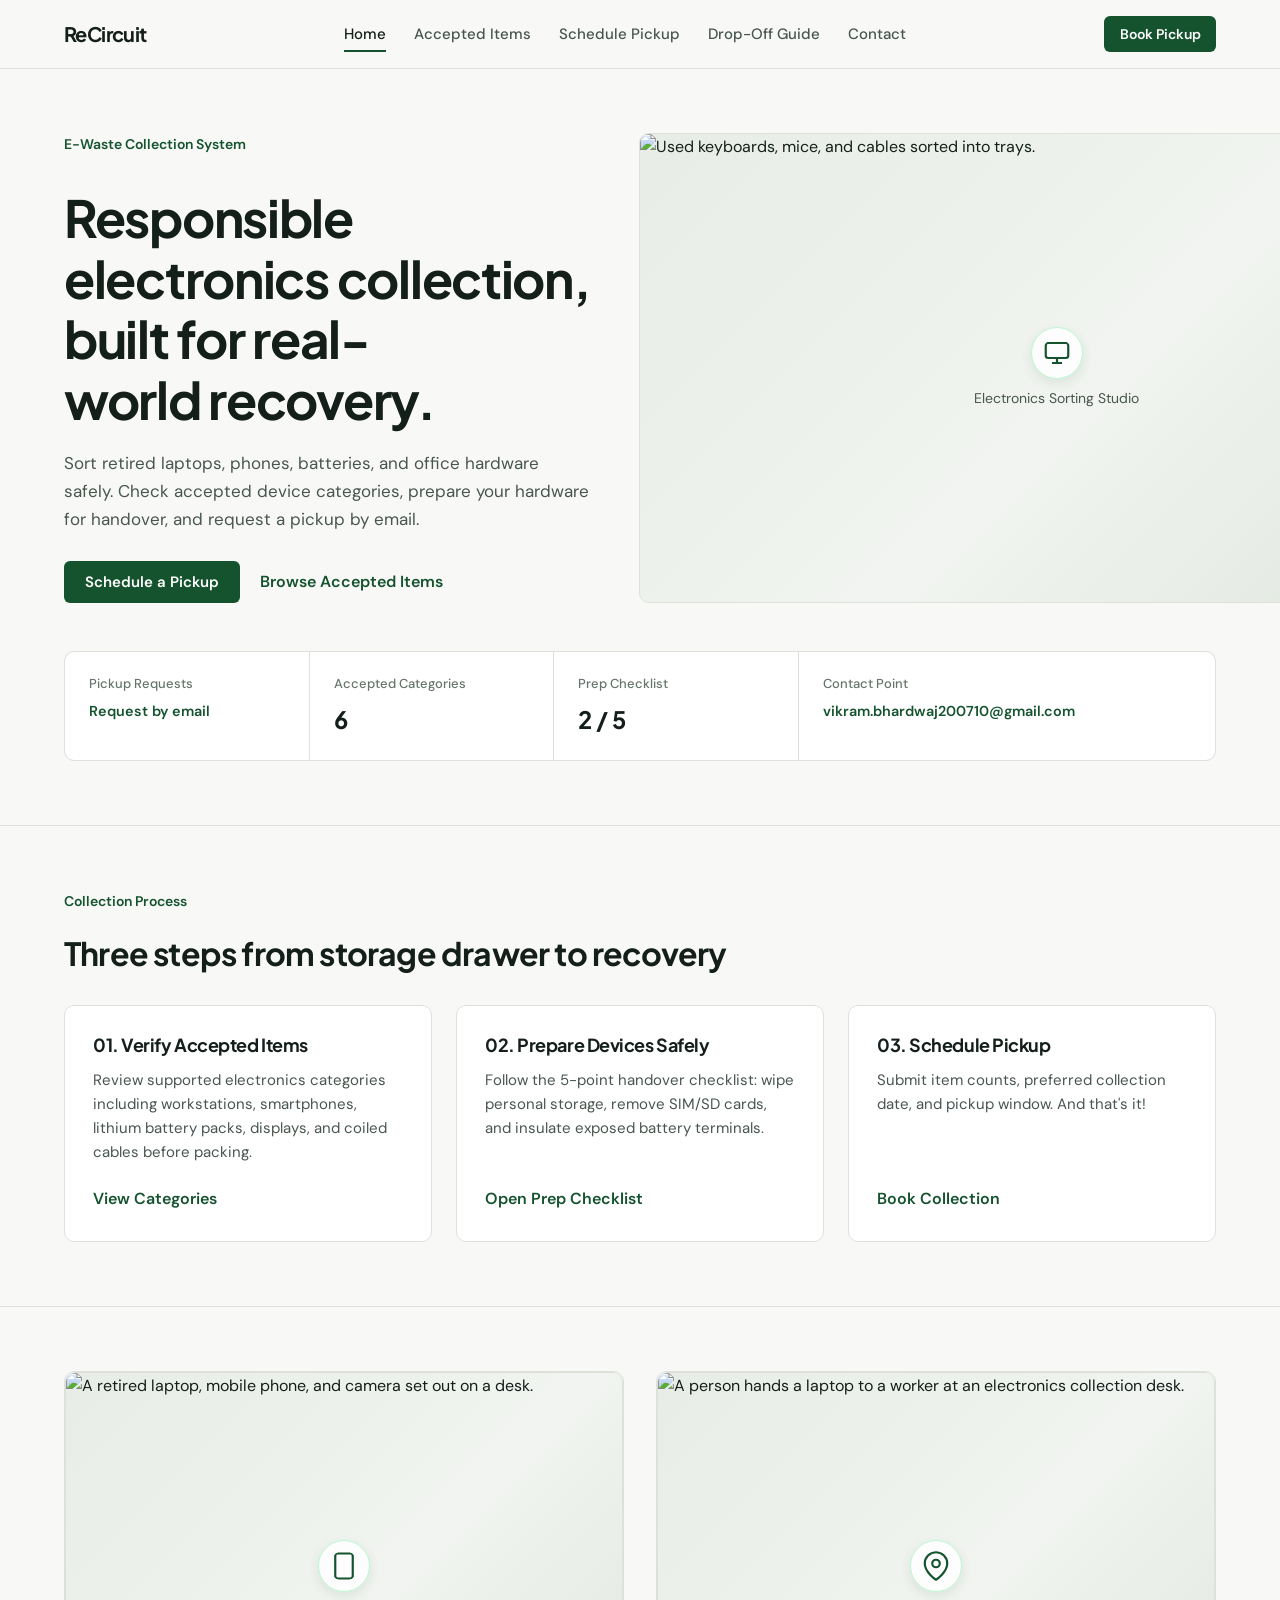
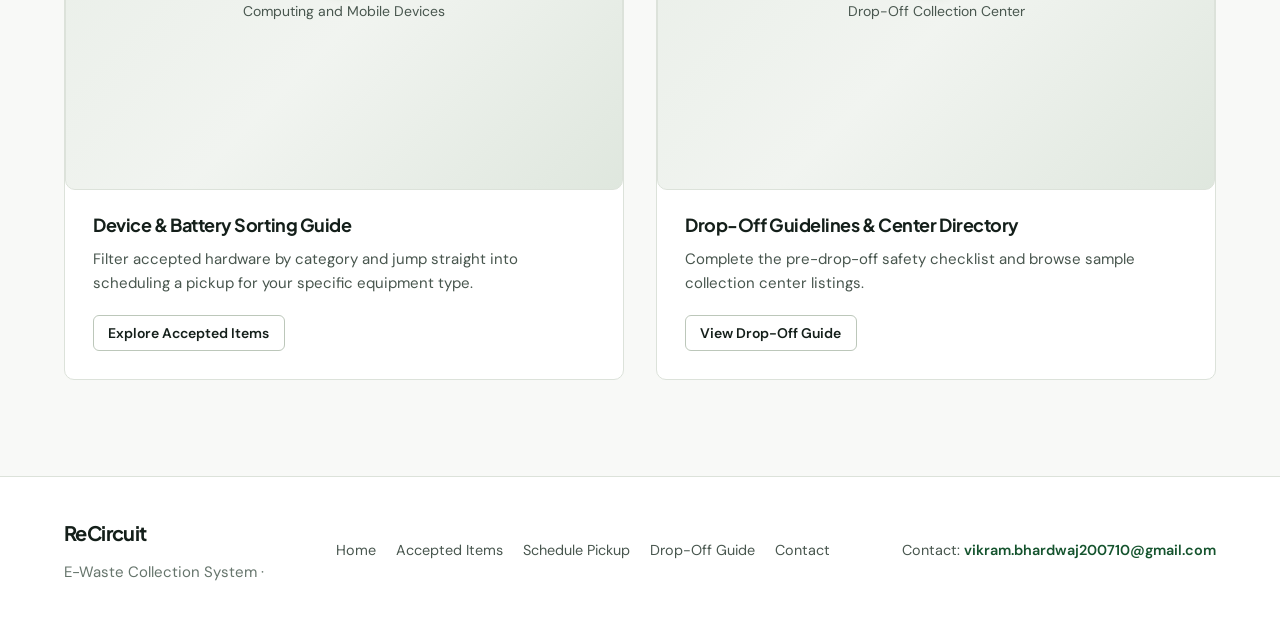
==== index.html @ 3d6a7ce9 "Added the files" ====
<!doctype html>
<html lang="en">
  <head>
    <meta charset="UTF-8" />
    <meta name="viewport" content="width=device-width, initial-scale=1.0" />
    <title>ReCircuit — E-Waste Collection System</title>
    <meta
      name="description"
      content="A clean multi-page e-waste collection system for sorting electronics, scheduling pickups, checking drop-off preparation guidelines, and contacting coordination support."
    />
    <meta property="og:title" content="ReCircuit — E-Waste Collection System" />
    <meta
      property="og:description"
      content="Sort retired electronics, review safety preparation steps, and schedule e-waste pickups."
    />
    <meta property="og:type" content="website" />
    <link rel="preconnect" href="https://fonts.googleapis.com" />
    <link rel="preconnect" href="https://fonts.gstatic.com" crossorigin />
    <link
      href="https://fonts.googleapis.com/css2?family=DM+Sans:wght@400;500;600&family=JetBrains+Mono:wght@400;500&family=Plus+Jakarta+Sans:wght@600;700&display=swap"
      rel="stylesheet"
    />
    <link rel="stylesheet" href="./style.css" />
    <script src="./script.js" defer></script>
  </head>
  <body>
    <header class="site-header">
      <div class="container header-inner">
        <a href="index.html" class="brand">ReCircuit</a>
        <nav class="site-nav" id="primary-nav" aria-label="Primary">
          <a href="index.html" class="nav-link" aria-current="page">Home</a>
          <a href="categories.html" class="nav-link">Accepted Items</a>
          <a href="schedule.html" class="nav-link">Schedule Pickup</a>
          <a href="dropoff.html" class="nav-link">Drop-Off Guide</a>
          <a href="contact.html" class="nav-link">Contact</a>
        </nav>
        <div class="header-actions">
          <a href="schedule.html" class="btn btn-primary btn-sm nav-cta">Book Pickup</a>
          <button
            type="button"
            class="nav-toggle"
            id="nav-toggle"
            aria-expanded="false"
            aria-controls="primary-nav"
            aria-label="Toggle navigation menu"
          >
            <svg width="20" height="20" viewBox="0 0 24 24" fill="none" stroke="currentColor" stroke-width="2" aria-hidden="true">
              <line x1="3" y1="6" x2="21" y2="6" />
              <line x1="3" y1="12" x2="21" y2="12" />
              <line x1="3" y1="18" x2="21" y2="18" />
            </svg>
          </button>
        </div>
      </div>
    </header>

    <main>
      <section class="section">
        <div class="container">
          <div class="hero-grid">
            <div class="hero-copy">
              <p class="eyebrow">E-Waste Collection System</p>
              <h1 class="hero-title">Responsible electronics collection, built for real-world recovery.</h1>
              <p class="lead">
                Sort retired laptops, phones, batteries, and office hardware safely. Check accepted device categories,
                prepare your hardware for handover, and request a pickup by email.
              </p>
              <div class="hero-actions">
                <a href="schedule.html" class="btn btn-primary">Schedule a Pickup</a>
                <a href="categories.html" class="text-link">Browse Accepted Items</a>
              </div>
            </div>
            <div class="media-frame media-frame-16x9 hero-media">
              <img src="./images/electronics-sorting-studio.jpg" alt="Used keyboards, mice, and cables sorted into trays." />
              <div class="media-fallback" aria-hidden="true">
                <svg viewBox="0 0 24 24" fill="none" stroke="currentColor" stroke-width="1.75">
                  <rect x="3" y="4" width="18" height="12" rx="2" />
                  <line x1="8" y1="20" x2="16" y2="20" />
                  <line x1="12" y1="16" x2="12" y2="20" />
                </svg>
                <span>Electronics Sorting Studio</span>
              </div>
            </div>
          </div>

          <div class="metrics-strip" aria-label="Collection summary">
            <div class="metric-cell">
              <span class="metric-label">Pickup Requests</span>
              <a href="schedule.html" class="metric-value-email">Request by email</a>
            </div>
            <div class="metric-cell">
              <span class="metric-label">Accepted Categories</span>
              <span class="metric-value" id="metric-categories">6</span>
            </div>
            <div class="metric-cell">
              <span class="metric-label">Prep Checklist</span>
              <span class="metric-value" id="metric-checklist">0 / 5</span>
            </div>
            <div class="metric-cell">
              <span class="metric-label">Contact Point</span>
              <a href="mailto:vikram.bhardwaj200710@gmail.com" class="metric-value-email">
                vikram.bhardwaj200710@gmail.com
              </a>
            </div>
          </div>
        </div>
      </section>

      <section class="section section-divider">
        <div class="container">
          <div class="stack-sm">
            <p class="eyebrow">Collection Process</p>
            <h2 class="section-title">Three steps from storage drawer to recovery</h2>
          </div>
          <div class="steps-grid">
            <article class="surface-card">
              <h3 class="step-title">01. Verify Accepted Items</h3>
              <p class="step-desc">
                Review supported electronics categories including workstations, smartphones, lithium battery packs,
                displays, and coiled cables before packing.
              </p>
              <div class="feature-card-footer">
                <a href="categories.html" class="text-link">View Categories</a>
              </div>
            </article>
            <article class="surface-card">
              <h3 class="step-title">02. Prepare Devices Safely</h3>
              <p class="step-desc">
                Follow the 5-point handover checklist: wipe personal storage, remove SIM/SD cards, and insulate exposed
                battery terminals.
              </p>
              <div class="feature-card-footer">
                <a href="dropoff.html" class="text-link">Open Prep Checklist</a>
              </div>
            </article>
            <article class="surface-card">
              <h3 class="step-title">03. Schedule Pickup</h3>
              <p class="step-desc">
                Submit item counts, preferred collection date, and pickup window. And that's it!
              </p>
              <div class="feature-card-footer">
                <a href="schedule.html" class="text-link">Book Collection</a>
              </div>
            </article>
          </div>
        </div>
      </section>

      <section class="section section-divider">
        <div class="container">
          <div class="split-grid">
            <article class="feature-card">
              <div class="media-frame media-frame-4x3">
                <img src="./images/computing-and-mobile-devices.jpg" alt="A retired laptop, mobile phone, and camera set out on a desk." />
                <div class="media-fallback" aria-hidden="true">
                  <svg viewBox="0 0 24 24" fill="none" stroke="currentColor" stroke-width="1.75">
                    <rect x="5" y="2" width="14" height="20" rx="2" />
                    <line x1="12" y1="18" x2="12" y2="18.01" />
                  </svg>
                  <span>Computing and Mobile Devices</span>
                </div>
              </div>
              <div class="feature-card-body">
                <h3 class="step-title">Device &amp; Battery Sorting Guide</h3>
                <p class="step-desc">
                  Filter accepted hardware by category and jump straight into scheduling a pickup for your specific
                  equipment type.
                </p>
                <div class="feature-card-footer">
                  <a href="categories.html" class="btn btn-secondary btn-sm">Explore Accepted Items</a>
                </div>
              </div>
            </article>

            <article class="feature-card">
              <div class="media-frame media-frame-4x3">
                <img src="./images/drop-off-collection-center.jpg" alt="A person hands a laptop to a worker at an electronics collection desk." />
                <div class="media-fallback" aria-hidden="true">
                  <svg viewBox="0 0 24 24" fill="none" stroke="currentColor" stroke-width="1.75">
                    <path d="M21 10c0 7-9 13-9 13s-9-6-9-13a9 9 0 0 1 18 0z" />
                    <circle cx="12" cy="10" r="3" />
                  </svg>
                  <span>Drop-Off Collection Center</span>
                </div>
              </div>
              <div class="feature-card-body">
                <h3 class="step-title">Drop-Off Guidelines &amp; Center Directory</h3>
                <p class="step-desc">
                  Complete the pre-drop-off safety checklist and browse sample collection center listings.
                </p>
                <div class="feature-card-footer">
                  <a href="dropoff.html" class="btn btn-secondary btn-sm">View Drop-Off Guide</a>
                </div>
              </div>
            </article>
          </div>
        </div>
      </section>
    </main>

    <footer class="site-footer">
      <div class="container footer-inner">
        <div class="stack-sm">
          <a href="index.html" class="brand">ReCircuit</a>
          <p class="muted">E-Waste Collection System · </p>
        </div>
        <nav class="footer-links" aria-label="Footer">
          <a href="index.html">Home</a>
          <a href="categories.html">Accepted Items</a>
          <a href="schedule.html">Schedule Pickup</a>
          <a href="dropoff.html">Drop-Off Guide</a>
          <a href="contact.html">Contact</a>
        </nav>
        <div class="footer-contact">
          Contact: <a href="mailto:vikram.bhardwaj200710@gmail.com">vikram.bhardwaj200710@gmail.com</a>
        </div>
      </div>
    </footer>
  </body>
</html>
---- style.css ----
:root {
  --bg-canvas: #f8f9f7;
  --bg-surface: #ffffff;
  --bg-subtle: #f1f4f0;
  --border-hairline: #dce2da;
  --border-strong: #bcc7ba;
  --text-primary: #141f1a;
  --text-secondary: #48564e;
  --text-muted: #66756c;
  --accent: #14532d;
  --accent-hover: #0f3f22;
  --accent-soft: #ecfdf5;
  --accent-border: #bbf7d0;
  --error: #b91c1c;
  --error-bg: #fef2f2;
  --error-border: #fecaca;
  --radius-sm: 6px;
  --radius-md: 10px;
  --radius-lg: 14px;
  --font-display: "Plus Jakarta Sans", -apple-system, BlinkMacSystemFont, sans-serif;
  --font-body: "DM Sans", -apple-system, BlinkMacSystemFont, sans-serif;
  --font-mono: "JetBrains Mono", ui-monospace, SFMono-Regular, monospace;
  --ease-settle: cubic-bezier(0.16, 1, 0.3, 1);
}

*,
*::before,
*::after {
  box-sizing: border-box;
}

html {
  font-size: 16px;
  scroll-behavior: smooth;
}

body {
  margin: 0;
  background-color: var(--bg-canvas);
  color: var(--text-primary);
  font-family: var(--font-body);
  line-height: 1.6;
  -webkit-font-smoothing: antialiased;
  min-height: 100vh;
  display: flex;
  flex-direction: column;
}

img {
  display: block;
  max-width: 100%;
}

a {
  color: inherit;
}

h1,
h2,
h3,
h4 {
  font-family: var(--font-display);
  letter-spacing: -0.025em;
  line-height: 1.18;
  margin: 0;
  text-wrap: balance;
}

p {
  margin: 0;
}

main {
  flex: 1;
}

[hidden] {
  display: none !important;
}

.container {
  width: 100%;
  max-width: 1200px;
  margin-inline: auto;
  padding-inline: 24px;
}

/* Focus rings */
:focus-visible {
  outline: 2px solid var(--accent);
  outline-offset: 2px;
}

/* Top Bar Contract: 3-zone single row */
.site-header {
  position: sticky;
  top: 0;
  z-index: 40;
  background-color: rgba(248, 249, 247, 0.94);
  backdrop-filter: blur(8px);
  border-bottom: 1px solid var(--border-hairline);
}

.header-inner {
  display: flex;
  align-items: center;
  justify-content: space-between;
  gap: 2rem;
  min-height: 68px;
}

.brand {
  font-family: var(--font-display);
  font-size: 1.25rem;
  font-weight: 700;
  letter-spacing: -0.03em;
  text-decoration: none;
  color: var(--text-primary);
  white-space: nowrap;
  flex-shrink: 0;
}

.site-nav {
  display: flex;
  align-items: center;
  gap: 1.75rem;
}

.nav-link {
  position: relative;
  font-size: 0.9375rem;
  font-weight: 500;
  color: var(--text-secondary);
  text-decoration: none;
  padding-block: 0.35rem;
  white-space: nowrap;
  flex-shrink: 0;
  transition: color 160ms var(--ease-settle);
}

.nav-link:hover,
.nav-link[aria-current="page"] {
  color: var(--text-primary);
}

.nav-link::after {
  content: "";
  position: absolute;
  left: 0;
  right: 0;
  bottom: 0;
  height: 2px;
  background-color: var(--accent);
  transform: scaleX(0);
  transform-origin: left;
  transition: transform 180ms var(--ease-settle);
}

.nav-link:hover::after,
.nav-link[aria-current="page"]::after {
  transform: scaleX(1);
}

.header-actions {
  display: flex;
  align-items: center;
  gap: 0.75rem;
  flex-shrink: 0;
}

.nav-toggle {
  display: none;
  align-items: center;
  justify-content: center;
  min-width: 44px;
  min-height: 44px;
  padding: 0.5rem;
  background: var(--bg-surface);
  border: 1px solid var(--border-hairline);
  border-radius: var(--radius-sm);
  color: var(--text-primary);
  cursor: pointer;
}

/* Buttons */
.btn {
  display: inline-flex;
  align-items: center;
  justify-content: center;
  gap: 0.5rem;
  min-height: 42px;
  padding: 0.625rem 1.25rem;
  border-radius: var(--radius-sm);
  font-family: var(--font-body);
  font-size: 0.9375rem;
  font-weight: 600;
  line-height: 1.2;
  text-decoration: none;
  white-space: nowrap;
  flex-shrink: 0;
  cursor: pointer;
  border: 1px solid transparent;
  transition:
    background-color 160ms var(--ease-settle),
    border-color 160ms var(--ease-settle),
    color 160ms var(--ease-settle),
    transform 160ms var(--ease-settle);
}

.btn:active {
  transform: translateY(1px);
}

.btn-primary {
  background-color: var(--accent);
  color: #ffffff;
}

.btn-primary:hover {
  background-color: var(--accent-hover);
}

.btn-secondary {
  background-color: var(--bg-surface);
  color: var(--text-primary);
  border-color: var(--border-strong);
}

.btn-secondary:hover {
  background-color: var(--bg-subtle);
}

.btn-ghost {
  background-color: transparent;
  color: var(--text-secondary);
  border-color: var(--border-hairline);
}

.btn-ghost:hover {
  background-color: var(--bg-subtle);
  color: var(--text-primary);
}

.btn-danger {
  background-color: var(--error-bg);
  color: var(--error);
  border-color: var(--error-border);
}

.btn-danger:hover {
  background-color: #fee2e2;
}

.btn-sm {
  min-height: 36px;
  padding: 0.45rem 0.9rem;
  font-size: 0.875rem;
}

.text-link {
  display: inline-flex;
  align-items: center;
  gap: 0.35rem;
  font-weight: 600;
  color: var(--accent);
  text-decoration: none;
  border-bottom: 1px solid transparent;
  transition: border-color 160ms var(--ease-settle);
}

.text-link:hover {
  border-bottom-color: var(--accent);
}

/* Sections */
.section {
  padding-block: 4rem;
}

.section-tight {
  padding-block: 2.5rem;
}

.section-divider {
  border-top: 1px solid var(--border-hairline);
}

.eyebrow {
  font-size: 0.875rem;
  font-weight: 600;
  color: var(--accent);
  margin-bottom: 0.75rem;
}

.page-title {
  font-size: clamp(2rem, 3.6vw, 3rem);
  font-weight: 700;
  color: var(--text-primary);
}

.hero-title {
  font-size: clamp(2.25rem, 4vw, 3.4rem);
  font-weight: 700;
  color: var(--text-primary);
}

.section-title {
  font-size: clamp(1.5rem, 2.5vw, 2rem);
  font-weight: 700;
  color: var(--text-primary);
}

.lead {
  font-size: 1.0625rem;
  color: var(--text-secondary);
  max-width: 64ch;
  line-height: 1.65;
}

.muted {
  color: var(--text-muted);
  font-size: 0.9375rem;
}

/* Media Frames with Fallback */
.media-frame {
  position: relative;
  overflow: hidden;
  border-radius: var(--radius-md);
  border: 1px solid var(--border-hairline);
  background: linear-gradient(135deg, #e7ede6 0%, #f1f4f0 55%, #dfe7de 100%);
}

.media-frame-16x9 {
  aspect-ratio: 16 / 9;
}

.media-frame-4x3 {
  aspect-ratio: 4 / 3;
}

.media-frame img {
  width: 100%;
  height: 100%;
  object-fit: cover;
  position: relative;
  z-index: 2;
}

.media-fallback {
  position: absolute;
  inset: 0;
  z-index: 1;
  display: flex;
  flex-direction: column;
  align-items: center;
  justify-content: center;
  gap: 0.5rem;
  padding: 1.5rem;
  text-align: center;
  color: var(--text-secondary);
  font-size: 0.875rem;
}

.media-fallback svg {
  width: 52px;
  height: 52px;
  color: var(--accent);
  background: rgba(255, 255, 255, 0.88);
  padding: 10px;
  border-radius: 50%;
  box-shadow: 0 4px 12px rgba(20, 83, 45, 0.1);
  border: 1px solid var(--accent-border);
  transition: transform 0.2s ease;
}

.media-frame:hover .media-fallback svg {
  transform: scale(1.08);
}

/* Hero Grid */
.hero-grid {
  display: grid;
  grid-template-columns: minmax(0, 1.05fr) minmax(0, 1.15fr);
  gap: 3rem;
  align-items: stretch;
}

.hero-copy {
  display: flex;
  flex-direction: column;
  justify-content: center;
  gap: 1.25rem;
}

.hero-actions {
  display: flex;
  flex-wrap: wrap;
  align-items: center;
  gap: 1.25rem;
  margin-top: 0.5rem;
}

.hero-media {
  height: 100%;
  min-height: 340px;
}

/* 4-column Live Status Strip */
.metrics-strip {
  display: grid;
  grid-template-columns: 0.85fr 0.85fr 0.85fr 1.45fr;
  gap: 1px;
  background-color: var(--border-hairline);
  border: 1px solid var(--border-hairline);
  border-radius: var(--radius-md);
  overflow: hidden;
  margin-top: 3rem;
}

.metric-cell {
  background-color: var(--bg-surface);
  padding: 1.35rem 1.5rem;
  display: flex;
  flex-direction: column;
  gap: 0.35rem;
}

.metric-label {
  font-size: 0.8125rem;
  color: var(--text-muted);
  font-weight: 500;
}

.metric-value {
  font-family: var(--font-display);
  font-size: 1.5rem;
  font-weight: 700;
  color: var(--text-primary);
  font-variant-numeric: tabular-nums;
}

.metric-value-email {
  font-family: var(--font-body);
  font-size: 0.9rem;
  font-weight: 600;
  color: var(--accent);
  text-decoration: none;
  overflow-wrap: anywhere;
}

.contact-email-heading {
  font-family: var(--font-display);
  font-size: clamp(1.125rem, 1.6vw, 1.375rem);
  font-weight: 700;
  color: var(--text-primary);
  overflow-wrap: anywhere;
  word-break: break-word;
}

.metric-value-email:hover {
  text-decoration: underline;
}

/* Numbered Workflow List */
.steps-grid {
  display: grid;
  grid-template-columns: repeat(3, minmax(0, 1fr));
  gap: 1.5rem;
  margin-top: 2rem;
}

.surface-card {
  background-color: var(--bg-surface);
  border: 1px solid var(--border-hairline);
  border-radius: var(--radius-md);
  padding: 1.75rem;
  display: flex;
  flex-direction: column;
  gap: 0.85rem;
}

.step-title {
  font-size: 1.125rem;
  font-weight: 700;
  color: var(--text-primary);
}

.step-desc {
  font-size: 0.9375rem;
  color: var(--text-secondary);
  line-height: 1.6;
}

/* Asymmetric Pathways Grid */
.split-grid {
  display: grid;
  grid-template-columns: repeat(2, minmax(0, 1fr));
  gap: 2rem;
  align-items: stretch;
}

.feature-card {
  background-color: var(--bg-surface);
  border: 1px solid var(--border-hairline);
  border-radius: var(--radius-md);
  overflow: hidden;
  display: flex;
  flex-direction: column;
}

.feature-card-body {
  padding: 1.5rem 1.75rem 1.75rem;
  display: flex;
  flex-direction: column;
  gap: 0.75rem;
  flex: 1;
}

.feature-card-footer {
  margin-top: auto;
  padding-top: 0.5rem;
}

/* Filter Toolbar & Segmented Controls */
.toolbar {
  display: flex;
  flex-wrap: wrap;
  align-items: center;
  justify-content: space-between;
  gap: 1rem;
  margin-block: 2rem 1.5rem;
}

.segmented-group {
  display: inline-flex;
  flex-wrap: wrap;
  gap: 0.25rem;
  padding: 0.25rem;
  background-color: var(--bg-subtle);
  border: 1px solid var(--border-hairline);
  border-radius: var(--radius-sm);
}

.filter-tab {
  min-height: 36px;
  padding: 0.4rem 0.9rem;
  border: none;
  border-radius: 4px;
  background: transparent;
  color: var(--text-secondary);
  font-family: var(--font-body);
  font-size: 0.875rem;
  font-weight: 500;
  cursor: pointer;
  white-space: nowrap;
  transition:
    background-color 140ms var(--ease-settle),
    color 140ms var(--ease-settle);
}

.filter-tab:hover {
  color: var(--text-primary);
}

.filter-tab[aria-pressed="true"] {
  background-color: var(--bg-surface);
  color: var(--text-primary);
  font-weight: 600;
  box-shadow: 0 1px 2px rgba(20, 31, 26, 0.06);
}

.search-wrap {
  display: flex;
  align-items: center;
  gap: 0.65rem;
}

.search-wrap label {
  font-size: 0.875rem;
  font-weight: 500;
  color: var(--text-secondary);
}

/* Category Cards Grid */
.cards-grid-3 {
  display: grid;
  grid-template-columns: repeat(3, minmax(0, 1fr));
  gap: 1.5rem;
}

.meta-line {
  display: flex;
  flex-wrap: wrap;
  align-items: center;
  gap: 0.5rem;
  font-size: 0.8125rem;
  color: var(--text-muted);
}

.item-list {
  margin: 0;
  padding-left: 1.15rem;
  color: var(--text-secondary);
  font-size: 0.9375rem;
  display: flex;
  flex-direction: column;
  gap: 0.3rem;
}

/* Forms */
.workspace-grid {
  display: grid;
  grid-template-columns: minmax(0, 1fr) minmax(0, 1.15fr);
  gap: 2.5rem;
  align-items: start;
}

.form-panel {
  background-color: var(--bg-surface);
  border: 1px solid var(--border-hairline);
  border-radius: var(--radius-md);
  padding: 2rem;
}

.form-grid {
  display: grid;
  grid-template-columns: repeat(2, minmax(0, 1fr));
  gap: 1.15rem 1.25rem;
}

.field {
  display: flex;
  flex-direction: column;
  gap: 0.4rem;
}

.field-full {
  grid-column: 1 / -1;
}

.field label {
  font-size: 0.875rem;
  font-weight: 600;
  color: var(--text-primary);
}

.input,
.select,
.textarea {
  width: 100%;
  min-height: 42px;
  padding: 0.55rem 0.85rem;
  border: 1px solid var(--border-strong);
  border-radius: var(--radius-sm);
  background-color: var(--bg-surface);
  color: var(--text-primary);
  font-family: var(--font-body);
  font-size: 0.9375rem;
  transition: border-color 150ms var(--ease-settle);
}

.textarea {
  min-height: 96px;
  resize: vertical;
}

.input:focus,
.select:focus,
.textarea:focus {
  outline: none;
  border-color: var(--accent);
  box-shadow: 0 0 0 3px rgba(20, 83, 45, 0.12);
}

.input[aria-invalid="true"],
.select[aria-invalid="true"],
.textarea[aria-invalid="true"] {
  border-color: var(--error);
}

.field-error {
  font-size: 0.8125rem;
  color: var(--error);
  min-height: 1.1em;
}

/* Feedback Banners */
.banner {
  padding: 1rem 1.25rem;
  border-radius: var(--radius-sm);
  border: 1px solid var(--border-hairline);
  background-color: var(--bg-subtle);
  color: var(--text-primary);
  font-size: 0.9375rem;
}

.banner-success {
  background-color: var(--accent-soft);
  border-color: var(--accent-border);
  color: #064e3b;
}

.banner-error {
  background-color: var(--error-bg);
  border-color: var(--error-border);
  color: #7f1d1d;
}

/* Data Tables & Lists */
.table-wrap {
  width: 100%;
  overflow-x: auto;
  background-color: var(--bg-surface);
  border: 1px solid var(--border-hairline);
  border-radius: var(--radius-md);
}

.data-table {
  width: 100%;
  border-collapse: collapse;
  text-align: left;
  font-size: 0.9375rem;
}

.data-table th,
.data-table td {
  padding: 0.9rem 1rem;
  border-bottom: 1px solid var(--border-hairline);
  vertical-align: top;
}

.data-table th {
  font-size: 0.8125rem;
  font-weight: 600;
  color: var(--text-muted);
  background-color: var(--bg-subtle);
}

.data-table tr:last-child td {
  border-bottom: none;
}

.tabular {
  font-family: var(--font-mono);
  font-variant-numeric: tabular-nums;
  font-size: 0.875rem;
}

.status-text {
  font-weight: 600;
  font-size: 0.875rem;
}

.status-scheduled {
  color: var(--accent);
}

.status-completed {
  color: var(--text-muted);
}

.request-list {
  display: flex;
  flex-direction: column;
  gap: 1rem;
}

.request-card {
  background-color: var(--bg-surface);
  border: 1px solid var(--border-hairline);
  border-radius: var(--radius-md);
  padding: 1.25rem 1.4rem;
  display: flex;
  flex-direction: column;
  gap: 0.65rem;
}

.request-card-head {
  display: flex;
  flex-wrap: wrap;
  align-items: center;
  justify-content: space-between;
  gap: 0.5rem;
}

.request-card-title {
  font-family: var(--font-display);
  font-size: 1.0625rem;
  font-weight: 700;
  color: var(--text-primary);
}

.request-card-actions {
  display: flex;
  flex-wrap: wrap;
  align-items: center;
  gap: 0.6rem;
  padding-top: 0.35rem;
  border-top: 1px solid var(--border-hairline);
}

.empty-state {
  padding: 2.5rem 1.75rem;
  text-align: center;
  background-color: var(--bg-surface);
  border: 1px dashed var(--border-strong);
  border-radius: var(--radius-md);
  display: flex;
  flex-direction: column;
  align-items: center;
  gap: 0.75rem;
}

/* Checklist */
.checklist {
  list-style: none;
  margin: 0;
  padding: 0;
  display: flex;
  flex-direction: column;
  gap: 0.75rem;
}

.checklist-item {
  background-color: var(--bg-surface);
  border: 1px solid var(--border-hairline);
  border-radius: var(--radius-sm);
  padding: 0.95rem 1.15rem;
  display: flex;
  align-items: flex-start;
  gap: 0.85rem;
}

.checklist-item input[type="checkbox"] {
  width: 20px;
  height: 20px;
  margin-top: 0.15rem;
  accent-color: var(--accent);
  cursor: pointer;
  flex-shrink: 0;
}

.checklist-item label {
  cursor: pointer;
  font-size: 0.9625rem;
  color: var(--text-primary);
  flex: 1;
}

.checklist-item.is-checked label {
  color: var(--text-muted);
  text-decoration: line-through;
}

.progress-track {
  width: 100%;
  height: 8px;
  background-color: var(--bg-subtle);
  border-radius: 4px;
  overflow: hidden;
  border: 1px solid var(--border-hairline);
}

.progress-fill {
  height: 100%;
  background-color: var(--accent);
  width: 0%;
  transition: width 200ms var(--ease-settle);
}

/* Footer */
.site-footer {
  border-top: 1px solid var(--border-hairline);
  background-color: var(--bg-surface);
  padding-block: 2.5rem;
  margin-top: 2rem;
}

.footer-inner {
  display: flex;
  flex-wrap: wrap;
  align-items: center;
  justify-content: space-between;
  gap: 1.5rem;
}

.footer-links {
  display: flex;
  flex-wrap: wrap;
  gap: 1.25rem;
  font-size: 0.9rem;
  color: var(--text-secondary);
}

.footer-links a {
  text-decoration: none;
}

.footer-links a:hover {
  color: var(--text-primary);
  text-decoration: underline;
}

.footer-contact {
  font-size: 0.9rem;
  color: var(--text-secondary);
}

.footer-contact a {
  color: var(--accent);
  font-weight: 600;
  text-decoration: none;
}

.footer-contact a:hover {
  text-decoration: underline;
}

/* Utility layout helpers */
.stack-sm {
  display: flex;
  flex-direction: column;
  gap: 0.65rem;
}

.stack-md {
  display: flex;
  flex-direction: column;
  gap: 1.25rem;
}

.row-between {
  display: flex;
  flex-wrap: wrap;
  align-items: center;
  justify-content: space-between;
  gap: 1rem;
}

.row-actions {
  display: flex;
  flex-wrap: wrap;
  align-items: center;
  gap: 0.65rem;
}

.sr-only {
  position: absolute;
  width: 1px;
  height: 1px;
  padding: 0;
  margin: -1px;
  overflow: hidden;
  clip: rect(0, 0, 0, 0);
  white-space: nowrap;
  border: 0;
}

/* Responsive Breakpoints */
@media (max-width: 960px) {
  .hero-grid,
  .workspace-grid,
  .split-grid,
  .cards-grid-3,
  .steps-grid {
    grid-template-columns: 1fr;
  }

  .metrics-strip {
    grid-template-columns: repeat(2, minmax(0, 1fr));
  }
}

@media (max-width: 840px) {
  .nav-toggle {
    display: inline-flex;
  }

  .nav-cta {
    display: none;
  }

  .site-nav {
    display: none;
    position: absolute;
    top: 100%;
    left: 0;
    right: 0;
    flex-direction: column;
    align-items: flex-start;
    gap: 0.25rem;
    padding: 1rem 24px 1.25rem;
    background-color: var(--bg-surface);
    border-bottom: 1px solid var(--border-hairline);
  }

  .site-nav.is-open {
    display: flex;
  }

  .site-nav .nav-link {
    width: 100%;
    padding-block: 0.6rem;
  }
}

@media (max-width: 600px) {
  .container {
    padding-inline: 16px;
  }

  .section {
    padding-block: 2.75rem;
  }

  .metrics-strip,
  .form-grid {
    grid-template-columns: 1fr;
  }

  .form-panel {
    padding: 1.25rem;
  }
}

@media (prefers-reduced-motion: reduce) {
  *,
  *::before,
  *::after {
    transition-duration: 0.01ms !important;
    animation-duration: 0.01ms !important;
    scroll-behavior: auto !important;
  }
}
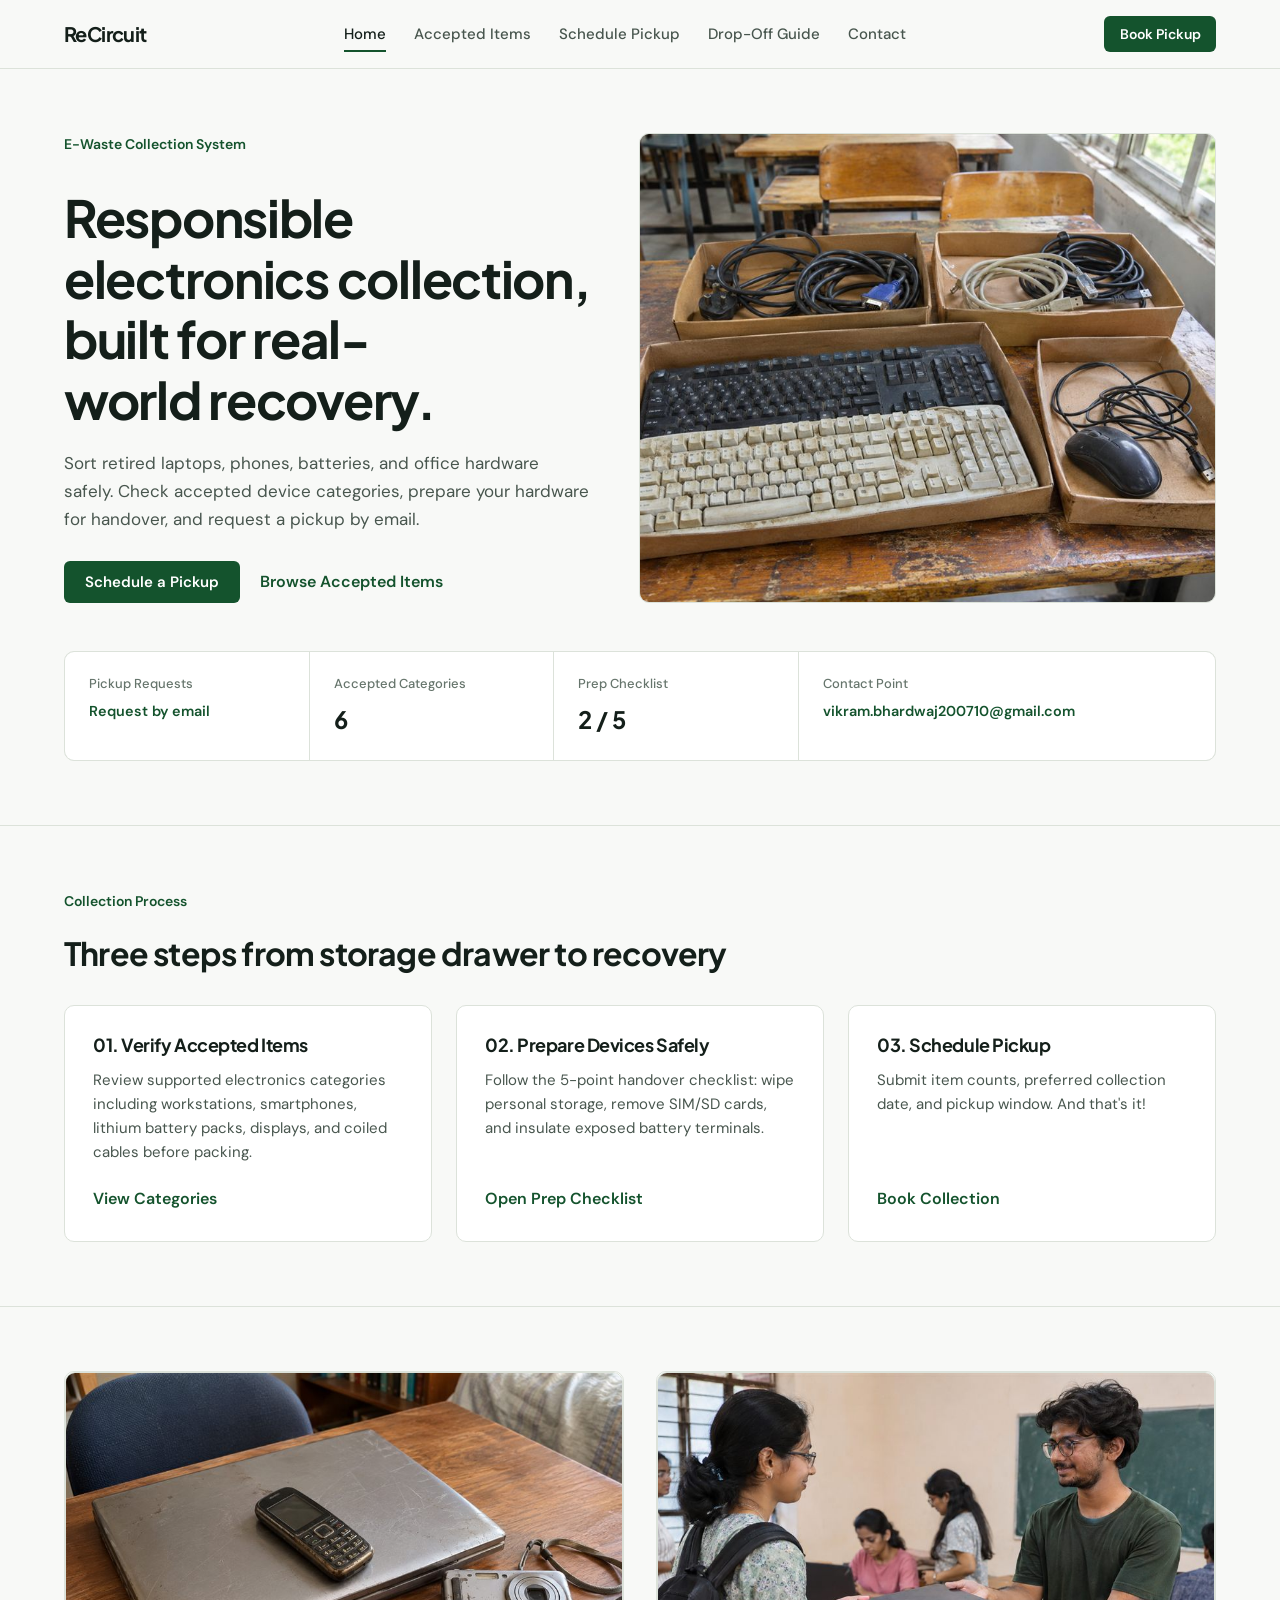
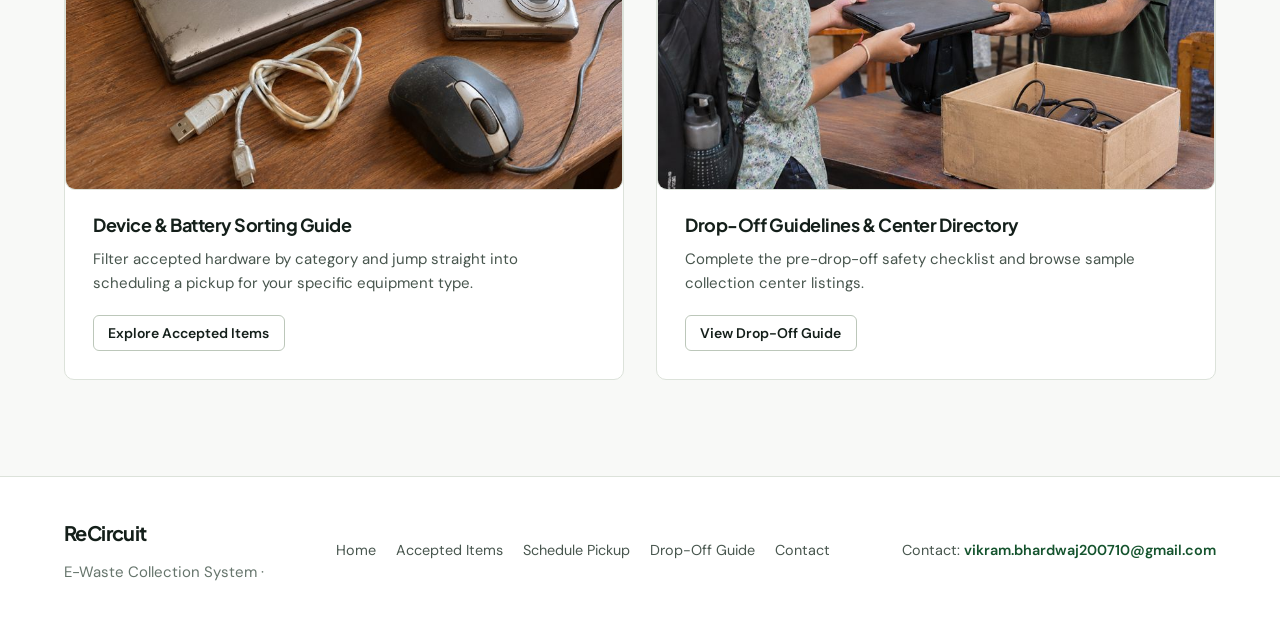
==== commit 42da7666: "Fix homepage layout and remove stale script call" ====
--- a/index.html
+++ b/index.html
@@ -60,7 +60,10 @@
           <div class="hero-grid">
             <div class="hero-copy">
               <p class="eyebrow">E-Waste Collection System</p>
-              <h1 class="hero-title">Responsible electronics collection, built for real-world recovery.</h1>
+              <h1 class="hero-title">
+                <span class="hero-title-wide">Responsible electronics collection, built for real-world recovery.</span>
+                <span class="hero-title-compact">Recycle electronics responsibly.</span>
+              </h1>
               <p class="lead">
                 Sort retired laptops, phones, batteries, and office hardware safely. Check accepted device categories,
                 prepare your hardware for handover, and request a pickup by email.
--- a/style.css
+++ b/style.css
@@ -304,6 +304,10 @@
   color: var(--text-primary);
 }
 
+.hero-title-compact {
+  display: none;
+}
+
 .section-title {
   font-size: clamp(1.5rem, 2.5vw, 2rem);
   font-weight: 700;
@@ -402,7 +406,7 @@
 }
 
 .hero-media {
-  height: 100%;
+  width: 100%;
   min-height: 340px;
 }
 
@@ -967,6 +971,10 @@
     grid-template-columns: 1fr;
   }
 
+  .hero-media {
+    min-height: 0;
+  }
+
   .metrics-strip {
     grid-template-columns: repeat(2, minmax(0, 1fr));
   }
@@ -1006,6 +1014,14 @@
 }
 
 @media (max-width: 600px) {
+  .hero-title-wide {
+    display: none;
+  }
+
+  .hero-title-compact {
+    display: inline;
+  }
+
   .container {
     padding-inline: 16px;
   }
